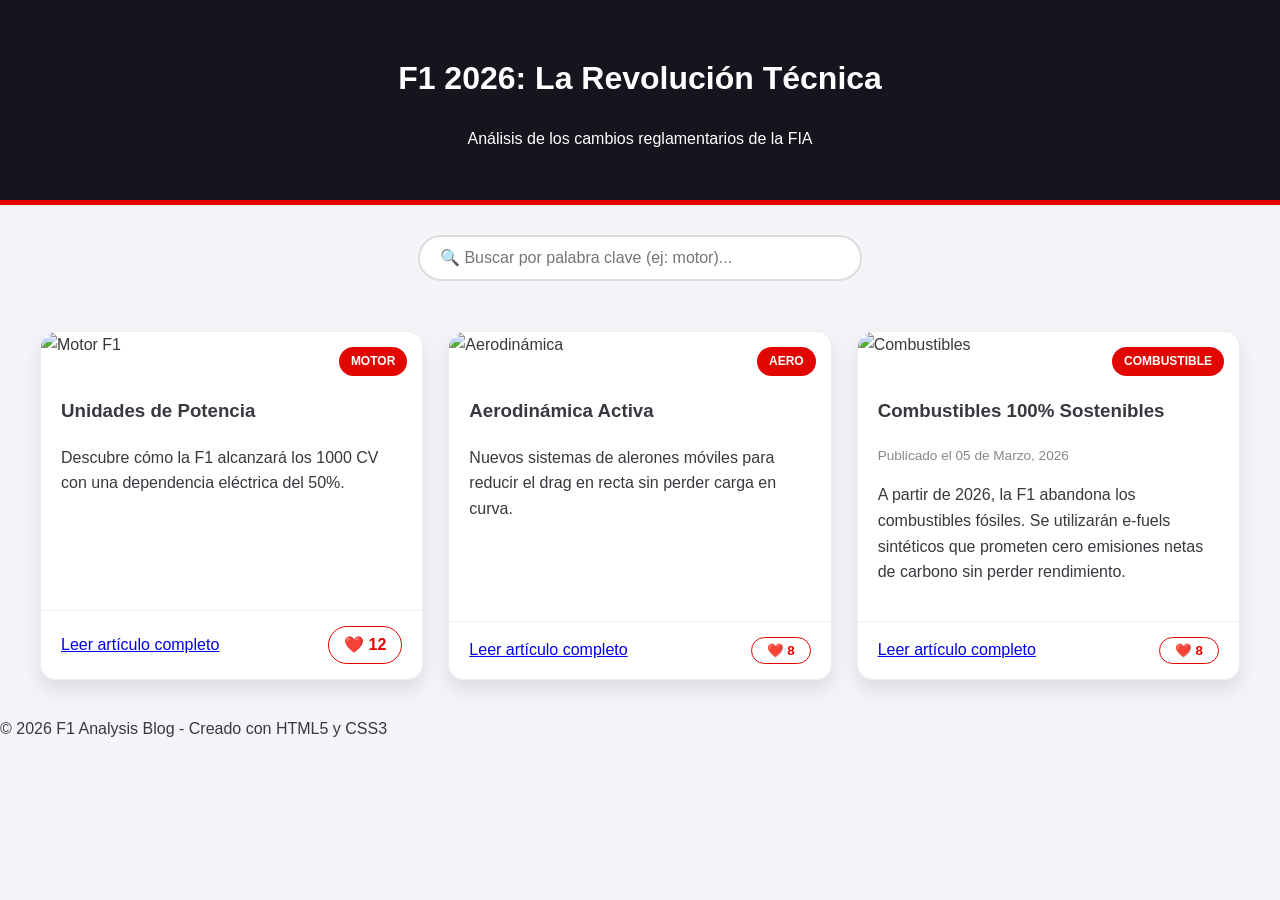
==== index.html @ 1fb57bff "Add files via upload" ====
<!DOCTYPE html>
<html lang="es">
<head>
    <meta charset="UTF-8">
    <meta name="viewport" content="width=device-width, initial-scale=1.0">
    <title>F1 Tech Blog - Nueva Normativa</title>
    <link rel="stylesheet" href="style.css">
</head>
<body>

    <header>
        <h1>F1 2026: La Revolución Técnica</h1>
        <p>Análisis de los cambios reglamentarios de la FIA</p>
    </header>
<div class="search-box">
    <input type="text" id="searchInput" placeholder="🔍 Buscar por palabra clave (ej: motor)...">
</div>
   <main class="grid-container">
<article class="card">
    <div class="card-header">
        <img src="img/motor-2026.jpg" alt="Motor F1">
        <span class="category">Motor</span>
    </div>
    <div class="card-body">
        <h3>Unidades de Potencia</h3>
        <p>Descubre cómo la F1 alcanzará los 1000 CV con una dependencia eléctrica del 50%.</p>
    </div>
    <div class="card-footer">
        <a href="motor.html" class="btn-link">Leer artículo completo</a>
        <span class="like-btn">❤️ <span>12</span></span>
    </div>
</article>

    <article class="card">
        <div class="card-header">
            <img src="img/aero-2026.jpg" alt="Aerodinámica">
            <span class="category">Aero</span>
        </div>
        <div class="card-body">
            <h3>Aerodinámica Activa</h3>
            <p>Nuevos sistemas de alerones móviles para reducir el drag en recta sin perder carga en curva.</p>
            
            <div class="extra-content" id="detalles-2">
                <p><strong>Dato clave:</strong> Se introducen los modos 'X' (baja resistencia) y 'Z' (alta carga).</p>
            </div>
        </div>
        <div class="card-footer">
             <a href="aerodinamica.html" class="btn-link">Leer artículo completo</a>
            <button class="like-btn"">❤️ <span>8</span></span>
        </div>
    </article>

      <article class="card">
         <div class="card-header">
            <img src="img/bio.jpg" alt="Combustibles">
            <span class="category">Combustible</span>
        </div>
        <div class="card-body">
            <h3>Combustibles 100% Sostenibles</h3>
            <p class="date">Publicado el 05 de Marzo, 2026</p>
                <p>A partir de 2026, la F1 abandona los combustibles fósiles. Se utilizarán e-fuels sintéticos que prometen cero emisiones netas de carbono sin perder rendimiento.</p>
            </div>   
      <div class="card-footer">
             <a href="sostenibilidad.html" class="btn-link">Leer artículo completo</a>
            <button class="like-btn"">❤️ <span>8</span></span>
        </div>
        </article>

        </article>

    </main>

    <footer>
        <p>&copy; 2026 F1 Analysis Blog - Creado con HTML5 y CSS3</p>
    </footer>

    <script src="script.js"></script>
</body>
</html>
---- style.css ----
:root {
    --f1-red: #e10600;
    --dark-bg: #15151e;
    --card-bg: #ffffff;
    --text-color: #38383f;
}

body {
    font-family: 'Segoe UI', Tahoma, Geneva, Verdana, sans-serif;
    background-color: #f4f4f9;
    color: var(--text-color);
    margin: 0;
    line-height: 1.6;
}

header {
    background-color: var(--dark-bg);
    color: white;
    padding: 2rem;
    text-align: center;
    border-bottom: 5px solid var(--f1-red);
}

#blog-container {
    max-width: 800px;
    margin: 2rem auto;
    padding: 0 1rem;
}

.post {
    background: var(--card-bg);
    margin-bottom: 2rem;
    padding: 1.5rem;
    border-radius: 8px;
    box-shadow: 0 4px 6px rgba(0,0,0,0.1);
    transition: transform 0.3s ease;
}

.post:hover {
    transform: translateY(-5px);
}

h2 {
    color: var(--f1-red);
    margin-top: 0;
}

.date {
    font-size: 0.85rem;
    color: #888;
}

.like-btn {
    background: none;
    border: 1px solid var(--f1-red);
    color: var(--f1-red);
    padding: 5px 15px;
    border-radius: 20px;
    cursor: pointer;
    font-weight: bold;
}

.like-btn:hover {
    background: var(--f1-red);
    color: white;
}

/* Contenedor principal en columnas */
.grid-container {
    display: grid;
    grid-template-columns: repeat(auto-fit, minmax(300px, 1fr));
    gap: 25px;
    padding: 20px;
    max-width: 1200px;
    margin: 0 auto;
}

/* Estilo de la Tarjeta */
.card {
    background: #fff;
    border-radius: 15px;
    box-shadow: 0 10px 20px rgba(0,0,0,0.1);
    display: flex;
    flex-direction: column;
    transition: transform 0.3s ease;
    border: 1px solid #eee;
}

.card:hover {
    transform: translateY(-10px);
}

/* Cabecera con Imagen y Etiqueta */
.card-header {
    position: relative;
}

.card-header img {
    width: 100%;
    height: 200px;
    object-fit: cover;
    border-radius: 15px 15px 0 0;
}

.category {
    position: absolute;
    top: 15px;
    right: 15px;
    background: #e10600; /* Rojo F1 */
    color: #fff;
    padding: 5px 12px;
    border-radius: 20px;
    font-size: 0.75rem;
    font-weight: bold;
    text-transform: uppercase;
}

/* Cuerpo y Footer */
.card-body { padding: 20px; flex-grow: 1; }
.card-footer {
    padding: 15px 20px;
    border-top: 1px solid #eee;
    display: flex;
    justify-content: space-between;
    align-items: center;
}

/* Info adicional inicialmente oculta */
.extra-content {
    display: none;
    margin-top: 15px;
    padding-top: 15px;
    border-top: 1px dashed #ccc;
    font-size: 0.9rem;
    color: #555;
}
.search-box {
    text-align: center;
    margin: 30px 0;
}

#searchInput {
    padding: 12px 20px;
    width: 80%;
    max-width: 400px;
    border: 2px solid #ddd;
    border-radius: 25px;
    font-size: 1rem;
    outline: none;
    transition: border-color 0.3s;
}

#searchInput:focus {
    border-color: #e10600; /* Color F1 */
}

/* Estilos para la página de detalle */
.content-detail {
    max-width: 900px;
    margin: 0 auto;
    padding: 40px 20px;
    background: white;
}

.hero-image {
    width: 100%;
    height: 400px;
    object-fit: cover;
    border-radius: 15px;
    margin: 20px 0;
}

.tech-table {
    width: 100%;
    border-collapse: collapse;
    margin: 25px 0;
}

.tech-table th, .tech-table td {
    padding: 15px;
    border: 1px solid #ddd;
    text-align: left;
}

.tech-table th {
    background-color: #e10600;
    color: white;
}

.nav-simple {
    padding: 20px;
    background: #15151e;
}

.nav-simple a {
    color: white;
    text-decoration: none;
    font-weight: bold;
}

blockquote {
    border-left: 5px solid #e10600; /* Rojo F1 */
    margin: 30px 0;
    padding: 20px;
    background-color: #f9f9f9;
    font-style: italic;
    color: #555;
}

blockquote cite {
    display: block;
    margin-top: 10px;
    font-size: 0.85rem;
    font-weight: bold;
    font-style: normal;
    color: #333;
}

.highlight-box {
    background-color: #fce4e4;
    border-left: 5px solid #e10600;
    padding: 20px;
    margin: 30px 0;
    border-radius: 0 10px 10px 0;
}

.highlight-box h4 {
    margin-top: 0;
    color: #e10600;
    text-transform: uppercase;
}
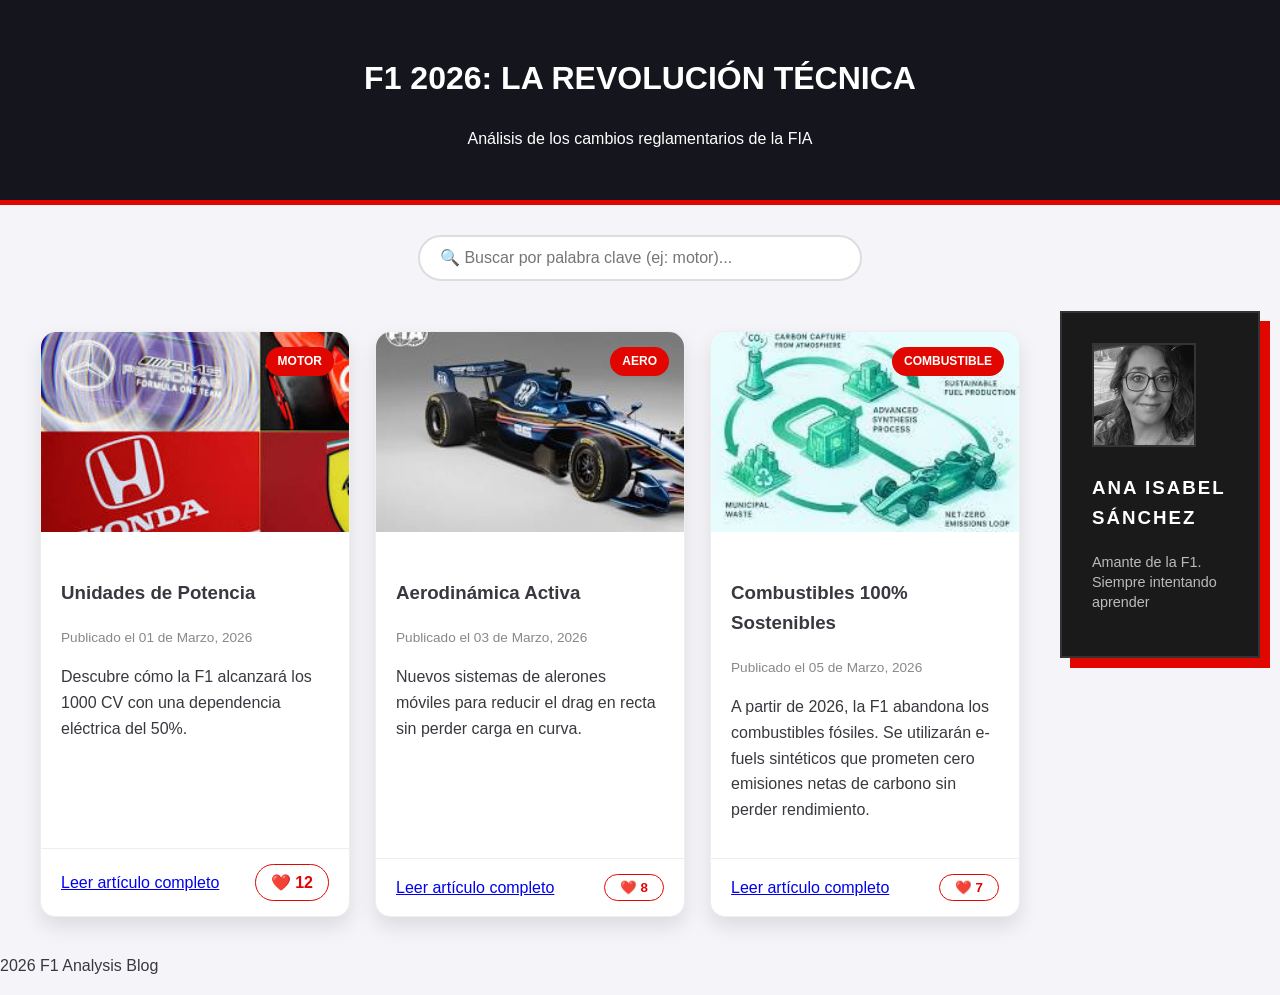
==== commit 06f939ed: "Add files via upload" ====
--- a/index.html
+++ b/index.html
@@ -9,40 +9,40 @@
 <body>
 
     <header>
-        <h1>F1 2026: La Revolución Técnica</h1>
+        <h1>F1 2026: LA REVOLUCIÓN TÉCNICA</h1>
         <p>Análisis de los cambios reglamentarios de la FIA</p>
     </header>
-<div class="search-box">
-    <input type="text" id="searchInput" placeholder="🔍 Buscar por palabra clave (ej: motor)...">
-</div>
+    <div class="search-box">
+        <input type="text" id="searchInput" placeholder="🔍 Buscar por palabra clave (ej: motor)...">
+    </div>
+   <div class="content-wrapper">
+
    <main class="grid-container">
-<article class="card">
-    <div class="card-header">
-        <img src="img/motor-2026.jpg" alt="Motor F1">
-        <span class="category">Motor</span>
-    </div>
-    <div class="card-body">
-        <h3>Unidades de Potencia</h3>
-        <p>Descubre cómo la F1 alcanzará los 1000 CV con una dependencia eléctrica del 50%.</p>
-    </div>
-    <div class="card-footer">
-        <a href="motor.html" class="btn-link">Leer artículo completo</a>
-        <span class="like-btn">❤️ <span>12</span></span>
-    </div>
-</article>
+    <article class="card">
+        <div class="card-header">
+            <a href="motor.html"><img src="img/motor-2026.jpg" alt="Motor F1" ></a>
+            <span class="category">Motor</span>
+        </div>
+        <div class="card-body">
+            <h3>Unidades de Potencia</h3>
+            <p class="date">Publicado el 01 de Marzo, 2026</p>
+            <p>Descubre cómo la F1 alcanzará los 1000 CV con una dependencia eléctrica del 50%.</p>
+        </div>
+        <div class="card-footer">
+            <a href="motor.html" class="btn-link">Leer artículo completo</a>
+            <span class="like-btn">❤️ <span>12</span></span>
+        </div>
+    </article>
 
     <article class="card">
         <div class="card-header">
-            <img src="img/aero-2026.jpg" alt="Aerodinámica">
+           <a href="aerodinamica.html"><img src="img/aero-2026.jpg" alt="Aerodinámica"></a>
             <span class="category">Aero</span>
         </div>
         <div class="card-body">
             <h3>Aerodinámica Activa</h3>
+            <p class="date">Publicado el 03 de Marzo, 2026</p>
             <p>Nuevos sistemas de alerones móviles para reducir el drag en recta sin perder carga en curva.</p>
-            
-            <div class="extra-content" id="detalles-2">
-                <p><strong>Dato clave:</strong> Se introducen los modos 'X' (baja resistencia) y 'Z' (alta carga).</p>
-            </div>
         </div>
         <div class="card-footer">
              <a href="aerodinamica.html" class="btn-link">Leer artículo completo</a>
@@ -50,28 +50,35 @@
         </div>
     </article>
 
-      <article class="card">
-         <div class="card-header">
-            <img src="img/bio.jpg" alt="Combustibles">
+    <article class="card">
+        <div class="card-header">
+            <a href="sostenibilidad.html"><img src="img/bio.jpg" alt="Combustibles"></a>
             <span class="category">Combustible</span>
         </div>
         <div class="card-body">
             <h3>Combustibles 100% Sostenibles</h3>
             <p class="date">Publicado el 05 de Marzo, 2026</p>
-                <p>A partir de 2026, la F1 abandona los combustibles fósiles. Se utilizarán e-fuels sintéticos que prometen cero emisiones netas de carbono sin perder rendimiento.</p>
+            <p>A partir de 2026, la F1 abandona los combustibles fósiles. Se utilizarán e-fuels sintéticos que prometen cero emisiones netas de carbono sin perder rendimiento.</p>
             </div>   
       <div class="card-footer">
              <a href="sostenibilidad.html" class="btn-link">Leer artículo completo</a>
-            <button class="like-btn"">❤️ <span>8</span></span>
+            <button class="like-btn"">❤️ <span>7</span></span>
         </div>
-        </article>
-
-        </article>
-
+    </article>
     </main>
 
+    <div class="sidebar">
+        <div class="author-static">
+            <img src="img/yo.jpg" alt="Ana" class="author-img">
+            </a>
+            <h3 class="author-name">Ana Isabel Sánchez</h3>
+            <p class="author-bio">Amante de la F1. Siempre intentando aprender </p>
+        </div>
+    </div>
+</div>
+
     <footer>
-        <p>&copy; 2026 F1 Analysis Blog - Creado con HTML5 y CSS3</p>
+        <p>2026 F1 Analysis Blog </p>
     </footer>
 
     <script src="script.js"></script>
--- a/style.css
+++ b/style.css
@@ -19,30 +19,23 @@
     padding: 2rem;
     text-align: center;
     border-bottom: 5px solid var(--f1-red);
-}
-
-#blog-container {
-    max-width: 800px;
-    margin: 2rem auto;
-    padding: 0 1rem;
-}
-
-.post {
-    background: var(--card-bg);
-    margin-bottom: 2rem;
-    padding: 1.5rem;
-    border-radius: 8px;
-    box-shadow: 0 4px 6px rgba(0,0,0,0.1);
-    transition: transform 0.3s ease;
-}
-
-.post:hover {
-    transform: translateY(-5px);
-}
+    position:sticky;
+    top:0;
+    z-index:1000;
+}
+
 
 h2 {
     color: var(--f1-red);
     margin-top: 0;
+}
+
+.post-header {
+    background-color: var(--dark-bg);
+    color: white;
+    padding: 2rem;
+    text-align: center;
+    border-bottom: 5px solid var(--f1-red);
 }
 
 .date {
@@ -73,6 +66,8 @@
     padding: 20px;
     max-width: 1200px;
     margin: 0 auto;
+    /* Ajuste del grid para que no ocupe todo el ancho */
+    flex: 3; /* Toma el 75% del espacio */
 }
 
 /* Estilo de la Tarjeta */
@@ -125,15 +120,7 @@
     align-items: center;
 }
 
-/* Info adicional inicialmente oculta */
-.extra-content {
-    display: none;
-    margin-top: 15px;
-    padding-top: 15px;
-    border-top: 1px dashed #ccc;
-    font-size: 0.9rem;
-    color: #555;
-}
+
 .search-box {
     text-align: center;
     margin: 30px 0;
@@ -228,4 +215,62 @@
     margin-top: 0;
     color: #e10600;
     text-transform: uppercase;
+}
+
+/* Layout de dos columnas */
+.content-wrapper {
+    display: flex;
+    max-width: 1400px; /* Un poco más ancho para que quepa el lateral */
+    margin: 0 auto;
+    gap: 20px;
+    padding: 0 20px;
+    align-items: flex-start;
+}
+
+
+.sidebar {
+    flex: 1;
+    max-width: 200px;
+    position: sticky;
+    /* Se queda a 120px del techo para no pegarse a la cabecera fija */
+    top: 200px;
+}
+
+.author-static {
+
+    /* Estética distinta: fondo oscuro y bordes industriales */
+    background-color: #1a1a1a !important; 
+    color: #eee !important;
+    border: 2px solid #333;
+    border-radius: 0px; /* Quitamos redondeado para un look más técnico */
+    padding: 30px;
+    box-shadow: 10px 10px 0px var(--f1-red); /* Sombra sólida tipo cómic/técnico */
+}
+
+
+
+.author-name {
+    font-family: 'Orbitron', sans-serif; /* Si usas una fuente futurista queda genial */
+    color: white;
+    text-transform: uppercase;
+    letter-spacing: 2px;
+}
+
+.author-bio {
+    font-size: 0.9rem;
+    color: #bbb;
+    line-height: 1.4;
+}
+
+
+/* Ajuste de la imagen del autor para este estilo */
+.author-static .author-img {
+    filter: grayscale(100%); /* Efecto foto antigua/técnica */
+    border: 2px solid var(--f1-red);
+    border-radius: 0; /* Imagen cuadrada para romper con el resto */
+}
+
+.author-static .author-img:hover {
+    filter: grayscale(0%);
+    transform: rotate(-3deg);
 }
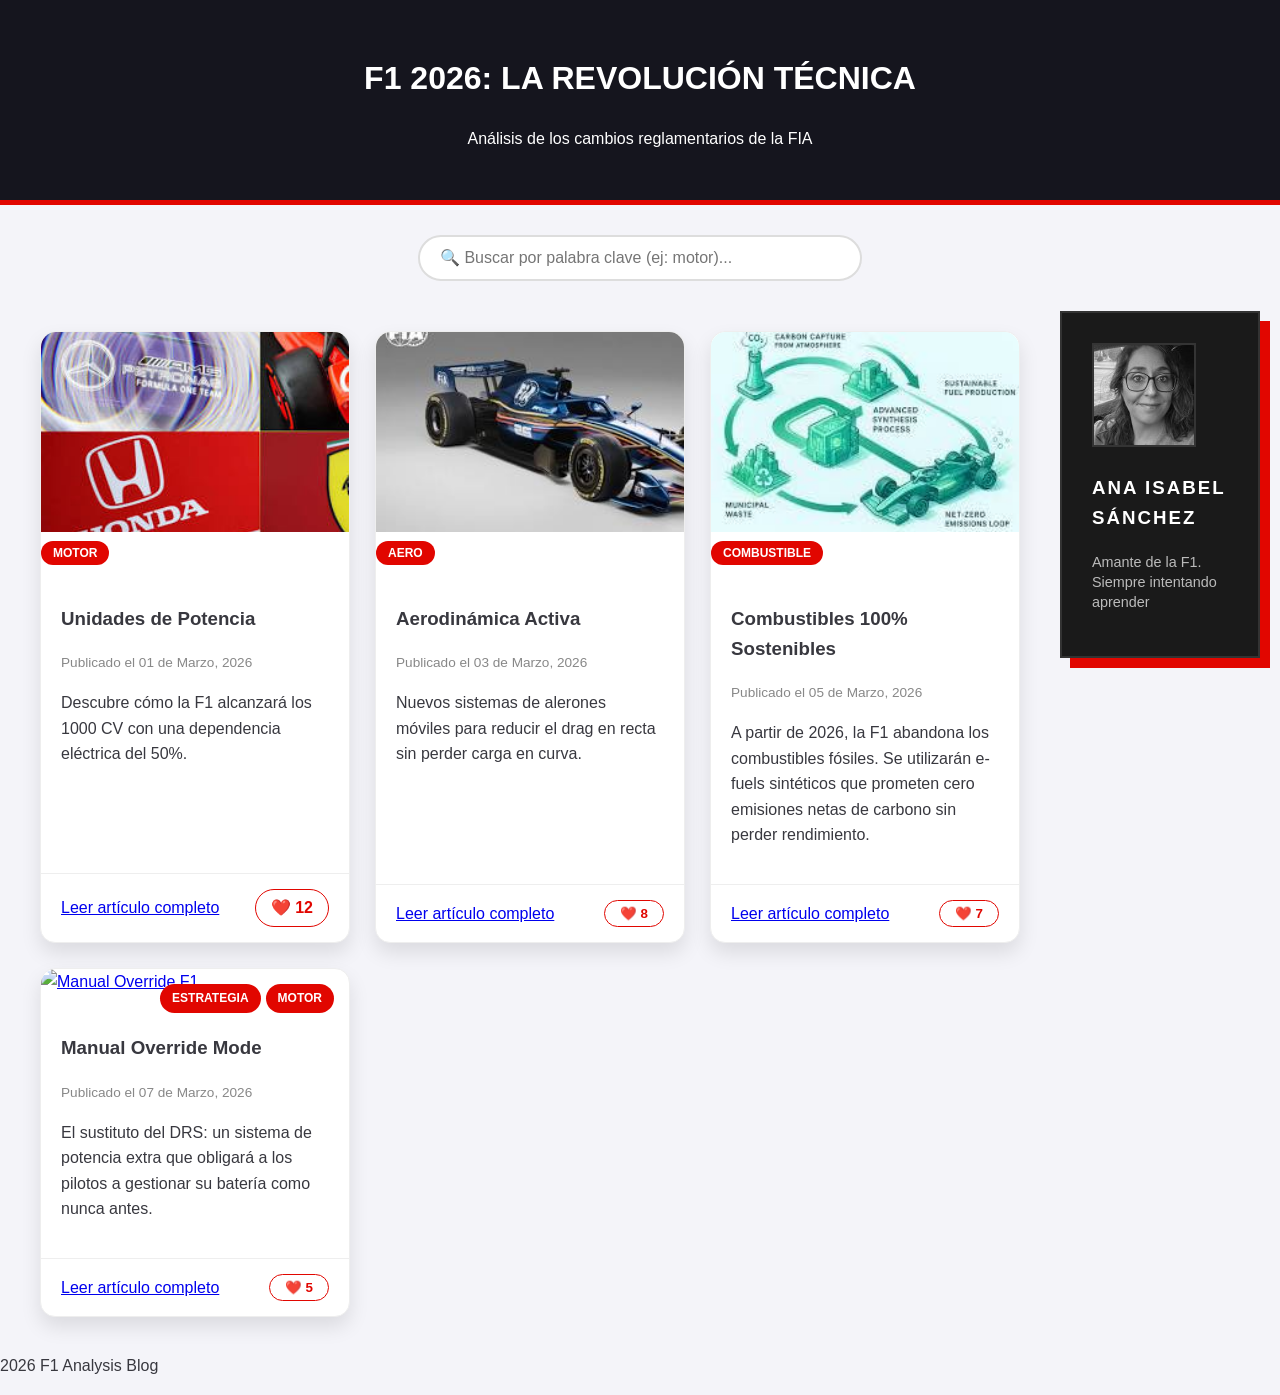
==== commit e653f39b: "Add files via upload" ====
--- a/index.html
+++ b/index.html
@@ -5,10 +5,11 @@
     <meta name="viewport" content="width=device-width, initial-scale=1.0">
     <title>F1 Tech Blog - Nueva Normativa</title>
     <link rel="stylesheet" href="style.css">
+    <link rel="icon" type="image/jpg" href="img/coche.jpg">
 </head>
 <body>
 
-    <header>
+    <header>    
         <h1>F1 2026: LA REVOLUCIÓN TÉCNICA</h1>
         <p>Análisis de los cambios reglamentarios de la FIA</p>
     </header>
@@ -65,6 +66,24 @@
             <button class="like-btn"">❤️ <span>7</span></span>
         </div>
     </article>
+    <article class="card">
+        <div class="card-header">
+            <a href="override.html"><img src="img/override.jpg" alt="Manual Override F1"></a>
+            <div class="category-wrapper">
+                <span class="category">Estrategia</span>
+                <span class="category">Motor</span>
+            </div>
+        </div>
+        <div class="card-body">
+            <h3>Manual Override Mode</h3>
+            <p class="date">Publicado el 07 de Marzo, 2026</p>
+            <p>El sustituto del DRS: un sistema de potencia extra que obligará a los pilotos a gestionar su batería como nunca antes.</p>
+        </div>
+        <div class="card-footer">
+            <a href="override.html" class="btn-link">Leer artículo completo</a>
+            <button class="like-btn">❤️ <span>5</span></button>
+        </div>
+    </article>
     </main>
 
     <div class="sidebar">
--- a/style.css
+++ b/style.css
@@ -97,11 +97,21 @@
     border-radius: 15px 15px 0 0;
 }
 
-.category {
+/* Contenedor para que las etiquetas salgan una al lado de la otra */
+.category-wrapper {
     position: absolute;
     top: 15px;
     right: 15px;
-    background: #e10600; /* Rojo F1 */
+    display: flex;
+    gap: 5px; /* Espacio entre etiquetas */
+    flex-wrap: wrap;
+    justify-content: flex-end;
+}
+
+.category {
+    top: 15px;
+    right: 15px;
+    background:  var(--f1-red);
     color: #fff;
     padding: 5px 12px;
     border-radius: 20px;
@@ -273,4 +283,60 @@
 .author-static .author-img:hover {
     filter: grayscale(0%);
     transform: rotate(-3deg);
+}
+
+/* --- AJUSTES PARA MÓVILES Y TABLETS --- */
+
+@media (max-width: 992px) {
+    /* 1. Cambiamos el layout de columnas a una sola columna */
+    .content-wrapper {
+        flex-direction: column;
+        padding: 10px;
+    }
+
+    /* 2. El lateral (autor) ahora ocupará todo el ancho y perderá el efecto 'sticky' */
+    .sidebar {
+        width: 100%;
+        max-width: none;
+        position: static; /* En móvil no queremos que flote, taparía contenido */
+        order: 2; /* Lo movemos al final, debajo de las noticias */
+        margin-top: 30px;
+    }
+
+    /* 3. El contenedor de noticias ocupará todo el ancho */
+    .grid-container {
+        width: 100%;
+        padding: 0;
+        order: 1;
+    }
+
+    /* 4. Ajustamos la cabecera fija para que no robe tanto espacio vertical */
+    header {
+        padding: 1rem;
+    }
+    
+    header h1 {
+        font-size: 1.5rem;
+    }
+}
+
+@media (max-width: 600px) {
+    /* 5. Ajustes específicos para móviles pequeños */
+    .grid-container {
+        grid-template-columns: 1fr; /* Una sola tarjeta por fila */
+    }
+
+    .hero-image {
+        height: 250px; /* Fotos de detalle más pequeñas */
+    }
+
+    #searchInput {
+        width: 90%; /* El buscador más ancho */
+    }
+    
+    .tech-table {
+        display: block;
+        overflow-x: auto; /* Permite deslizar la tabla si es muy ancha */
+        font-size: 0.85rem;
+    }
 }
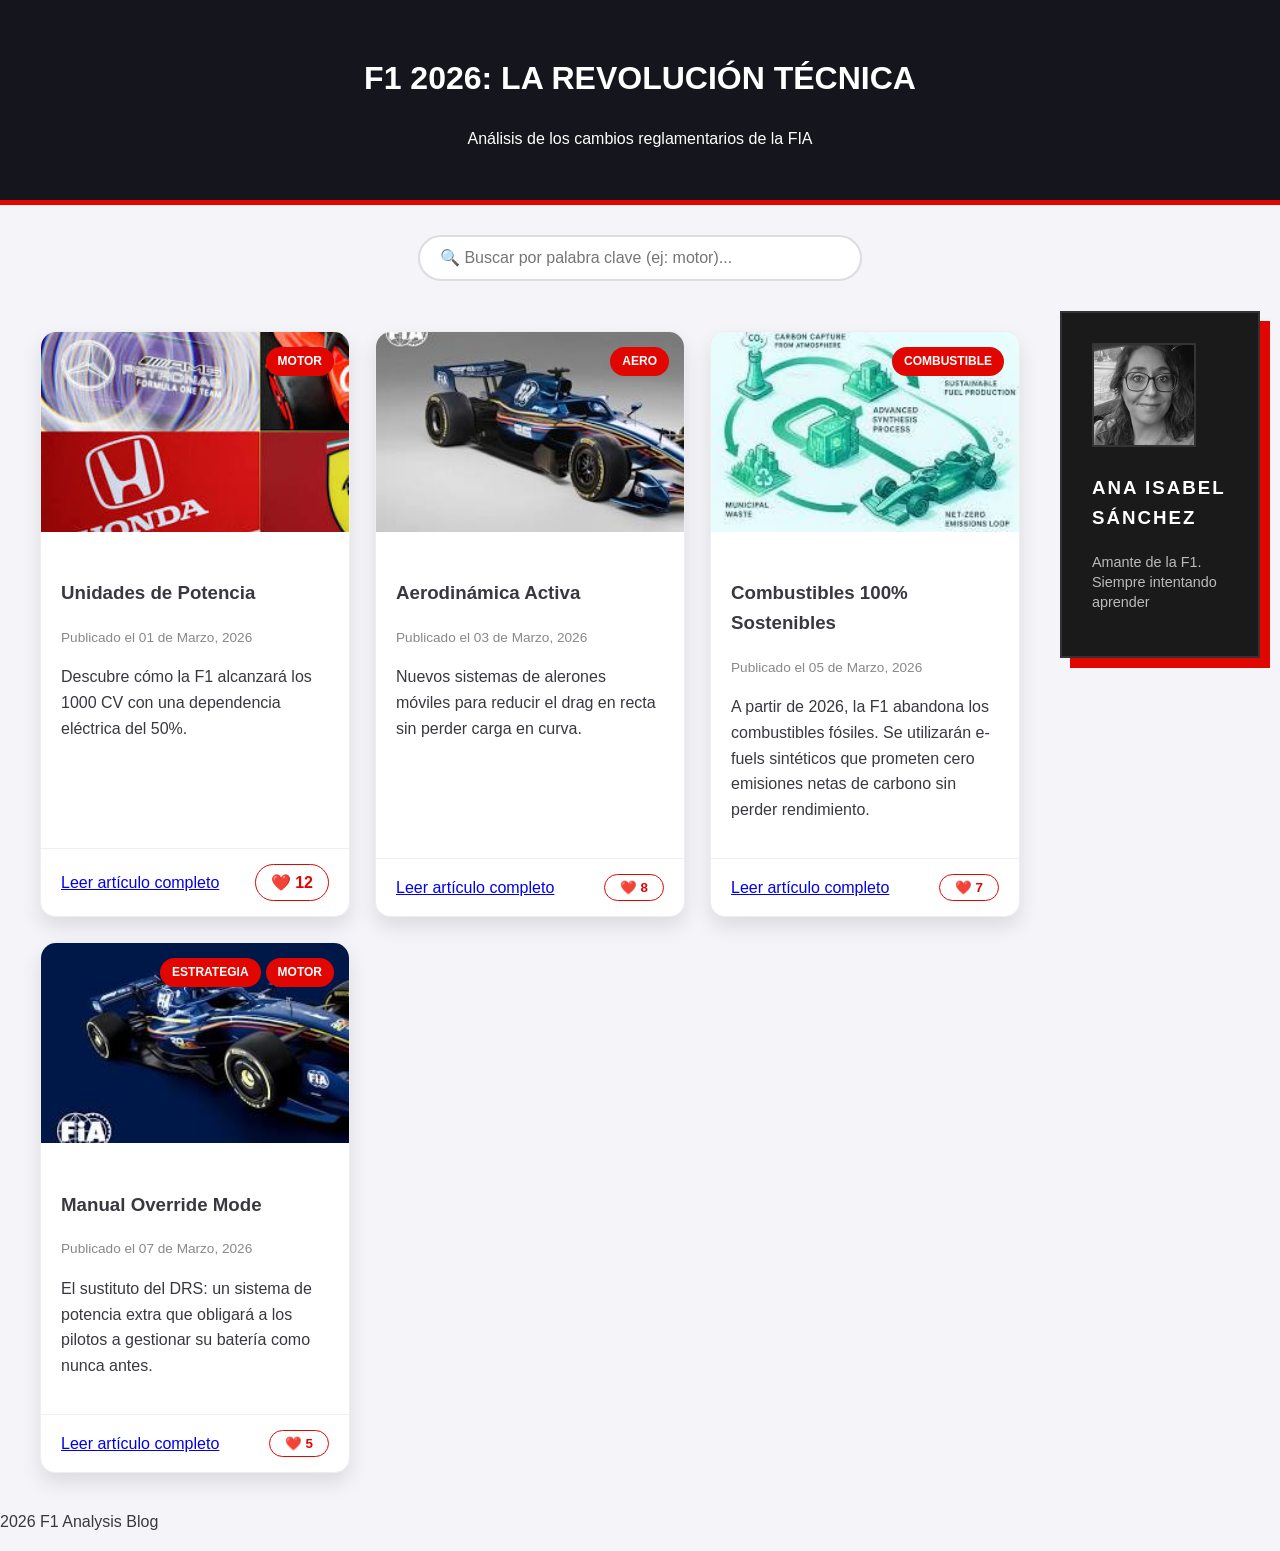
==== commit 860c3ead: "Add files via upload" ====
--- a/index.html
+++ b/index.html
@@ -22,7 +22,9 @@
     <article class="card">
         <div class="card-header">
             <a href="motor.html"><img src="img/motor-2026.jpg" alt="Motor F1" ></a>
-            <span class="category">Motor</span>
+            <div class="category-wrapper">
+                <span class="category">Motor</span>
+            </div>
         </div>
         <div class="card-body">
             <h3>Unidades de Potencia</h3>
@@ -38,7 +40,9 @@
     <article class="card">
         <div class="card-header">
            <a href="aerodinamica.html"><img src="img/aero-2026.jpg" alt="Aerodinámica"></a>
-            <span class="category">Aero</span>
+            <div class="category-wrapper">
+                <span class="category">Aero</span>
+            </div>
         </div>
         <div class="card-body">
             <h3>Aerodinámica Activa</h3>
@@ -54,7 +58,9 @@
     <article class="card">
         <div class="card-header">
             <a href="sostenibilidad.html"><img src="img/bio.jpg" alt="Combustibles"></a>
-            <span class="category">Combustible</span>
+              <div class="category-wrapper">
+                <span class="category">Combustible</span>
+              </div>
         </div>
         <div class="card-body">
             <h3>Combustibles 100% Sostenibles</h3>
--- a/style.css
+++ b/style.css
@@ -109,15 +109,14 @@
 }
 
 .category {
-    top: 15px;
-    right: 15px;
-    background:  var(--f1-red);
+    background: var(--f1-red);
     color: #fff;
     padding: 5px 12px;
     border-radius: 20px;
     font-size: 0.75rem;
     font-weight: bold;
     text-transform: uppercase;
+    white-space: nowrap;
 }
 
 /* Cuerpo y Footer */
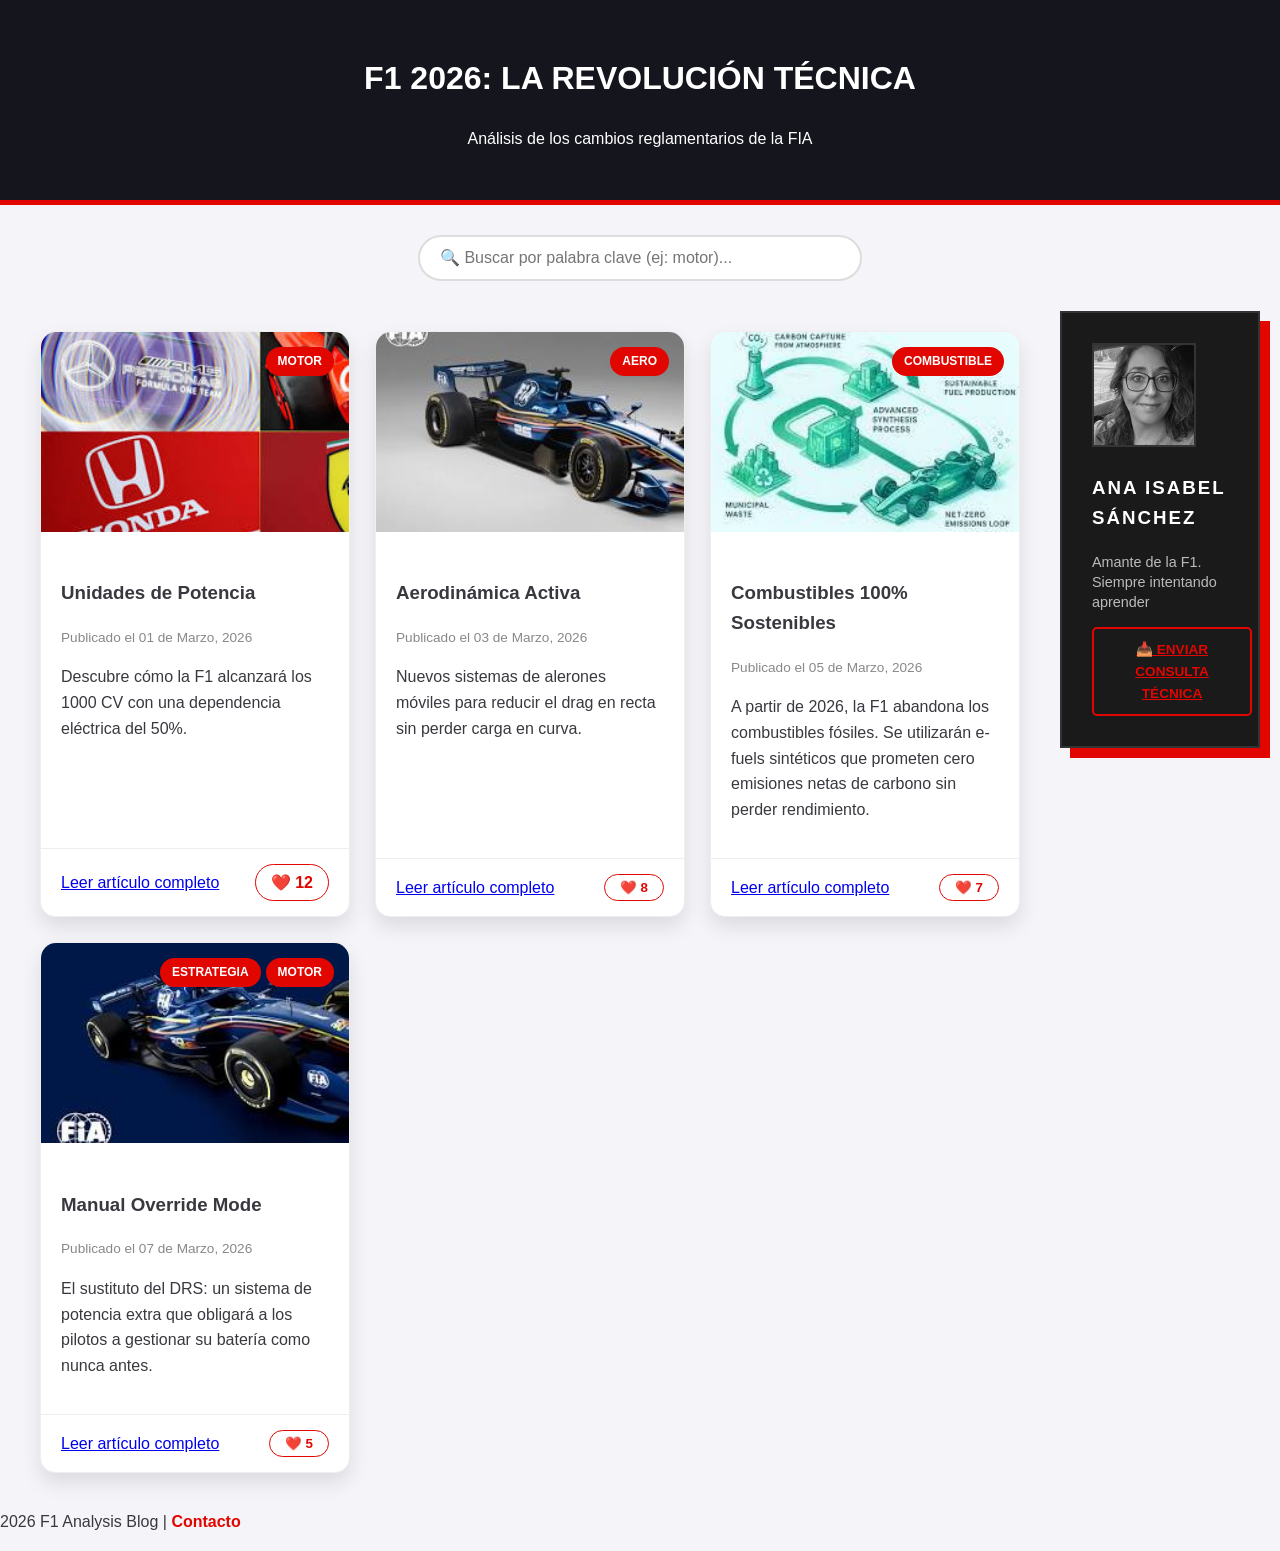
==== commit 38fffe4d: "Add files via upload" ====
--- a/index.html
+++ b/index.html
@@ -98,12 +98,14 @@
             </a>
             <h3 class="author-name">Ana Isabel Sánchez</h3>
             <p class="author-bio">Amante de la F1. Siempre intentando aprender </p>
+            <a href="contacto.html" class="btn-link btn-contact">
+            📥 Enviar consulta técnica </a>
         </div>
     </div>
 </div>
 
     <footer>
-        <p>2026 F1 Analysis Blog </p>
+        <p>2026 F1 Analysis Blog | <a href="contacto.html" style="color: var(--f1-red); text-decoration: none; font-weight: bold;">Contacto</a></p> </p>
     </footer>
 
     <script src="script.js"></script>
--- a/style.css
+++ b/style.css
@@ -338,4 +338,126 @@
         overflow-x: auto; /* Permite deslizar la tabla si es muy ancha */
         font-size: 0.85rem;
     }
-}+}
+
+/* Estilos del Formulario de Contacto */
+.contact-container {
+    max-width: 600px;
+    margin: 0 auto;
+}
+
+.f1-form {
+    display: flex;
+    flex-direction: column;
+    gap: 20px;
+    margin-top: 30px;
+}
+
+.form-group {
+    display: flex;
+    flex-direction: column;
+    gap: 8px;
+    text-align: left;
+}
+
+.form-group label {
+    font-weight: bold;
+    color: var(--dark-bg);
+    font-size: 0.9rem;
+    text-transform: uppercase;
+}
+
+.form-group input, 
+.form-group select, 
+.form-group textarea {
+    padding: 12px;
+    border: 2px solid #ddd;
+    border-radius: 8px;
+    font-family: inherit;
+    font-size: 1rem;
+    outline: none;
+    transition: border-color 0.3s;
+}
+
+.form-group input:focus, 
+.form-group textarea:focus {
+    border-color: var(--f1-red);
+}
+
+.btn-submit {
+    background-color: var(--f1-red);
+    color: white;
+    padding: 15px;
+    border: none;
+    border-radius: 8px;
+    font-size: 1.1rem;
+    font-weight: bold;
+    text-transform: uppercase;
+    cursor: pointer;
+    transition: background 0.3s, transform 0.2s;
+}
+
+.btn-submit:hover {
+    background-color: #b30500;
+    transform: translateY(-2px);
+}
+
+/* Ajuste para móviles */
+@media (max-width: 600px) {
+    .contact-container {
+        padding: 0 10px;
+    }
+}
+
+/* --- ESTILOS PARA EL BOTÓN DE CONTACTO EN SIDEBAR --- */
+.btn-contact {
+    display: block;
+    width: 100%;
+    background-color: transparent;
+    color: var(--f1-red) !important;
+    border: 2px solid var(--f1-red);
+    padding: 10px;
+    margin-top: 15px;
+    border-radius: 5px;
+    text-align: center;
+    font-weight: bold;
+    text-transform: uppercase;
+    font-size: 0.85rem;
+    transition: all 0.3s ease;
+}
+
+.btn-contact:hover {
+    background-color: var(--f1-red);
+    color: white !important;
+    transform: translateY(-3px);
+    box-shadow: 0 5px 10px rgba(225, 6, 0, 0.3);
+}
+
+/* --- ESTILOS PARA EL MENSAJE DE CONFIRMACIÓN (FLOTANTE) --- */
+.confirmation-msg {
+    position: fixed;
+    bottom: 20px;
+    right: 20px;
+    background-color: #28a745;
+    color: white;
+    padding: 15px 25px;
+    border-radius: 8px;
+    box-shadow: 0 5px 15px rgba(0,0,0,0.3);
+    z-index: 9999; /* Aumentamos el valor */
+    display: flex;
+    align-items: center;
+    gap: 10px;
+    font-weight: bold;
+    transform: translateY(150px); /* Empieza más abajo */
+    opacity: 0;
+    transition: all 0.5s cubic-bezier(0.68, -0.55, 0.27, 1.55);
+}
+
+.confirmation-msg.show {
+    transform: translateY(0);
+    opacity: 1;
+}
+.confirmation-msg .icon {
+    font-size: 1.3rem;
+}
+
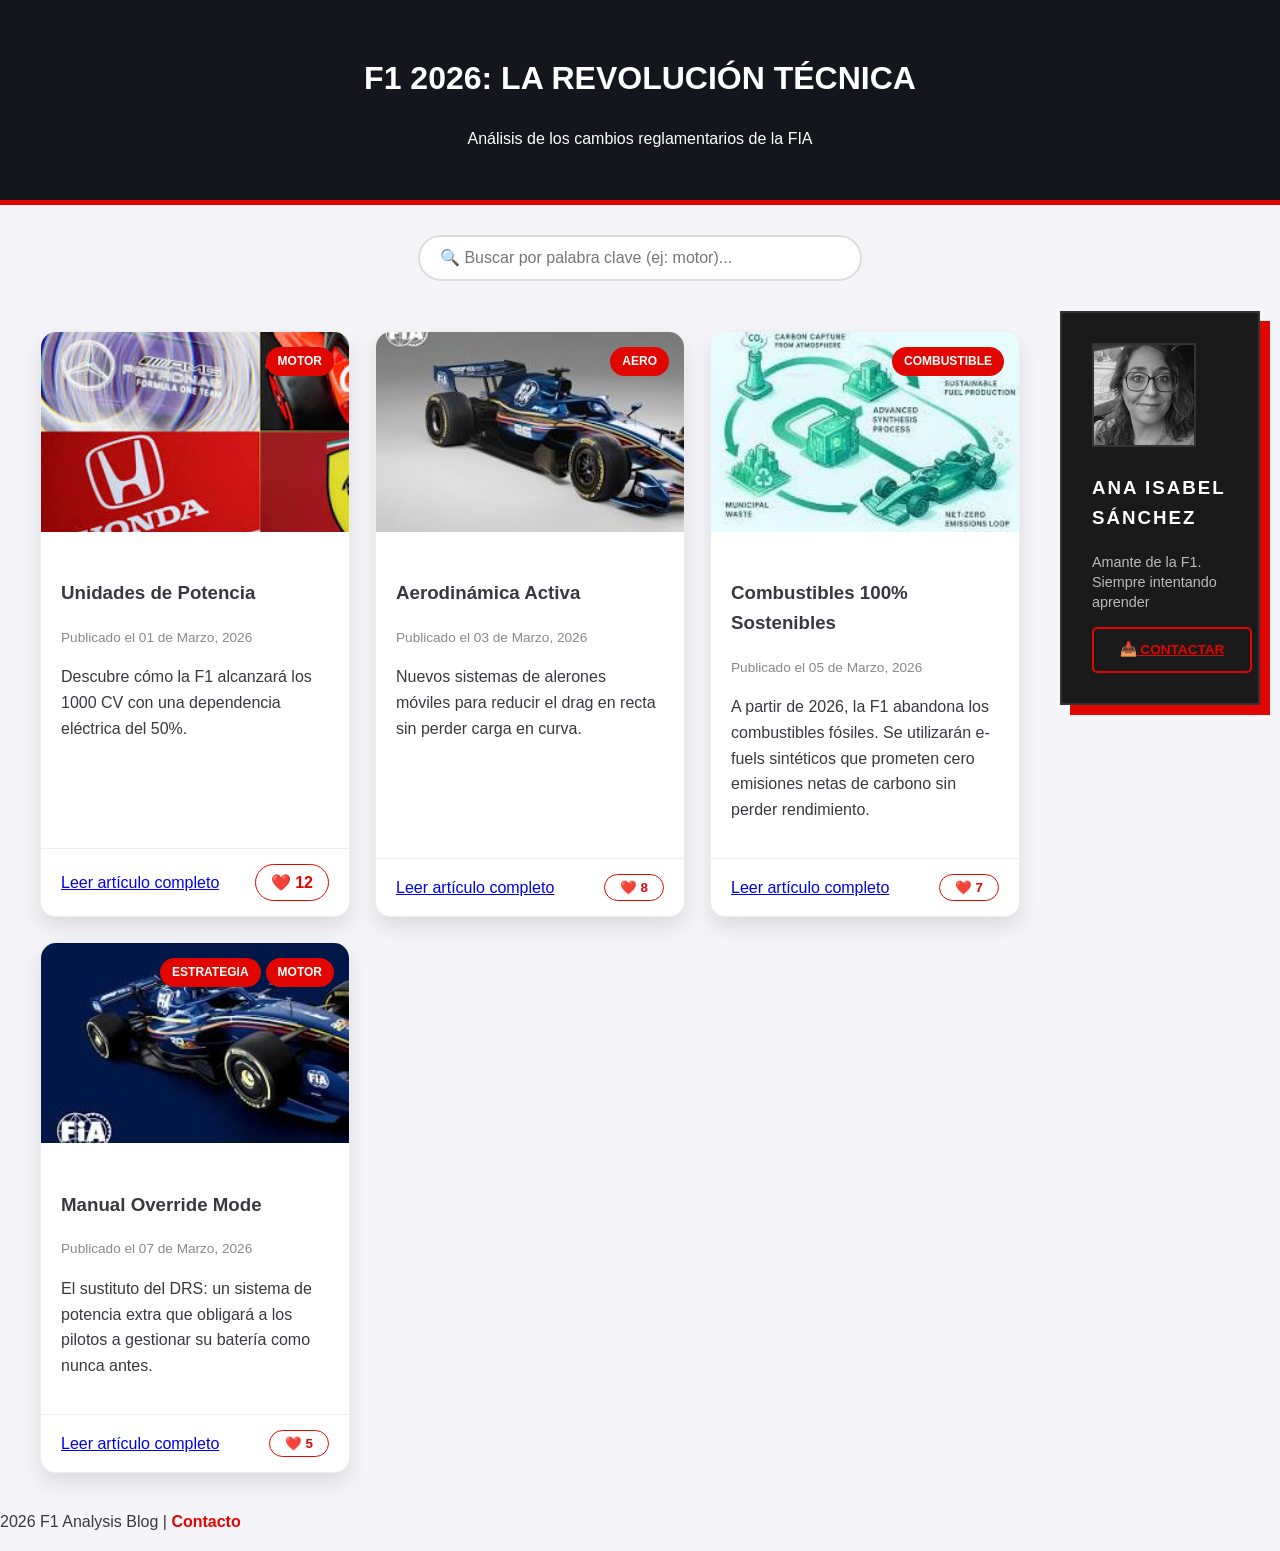
==== commit c7e31fb8: "Add files via upload" ====
--- a/index.html
+++ b/index.html
@@ -99,7 +99,7 @@
             <h3 class="author-name">Ana Isabel Sánchez</h3>
             <p class="author-bio">Amante de la F1. Siempre intentando aprender </p>
             <a href="contacto.html" class="btn-link btn-contact">
-            📥 Enviar consulta técnica </a>
+            📥 CONTACTAR</a>
         </div>
     </div>
 </div>
